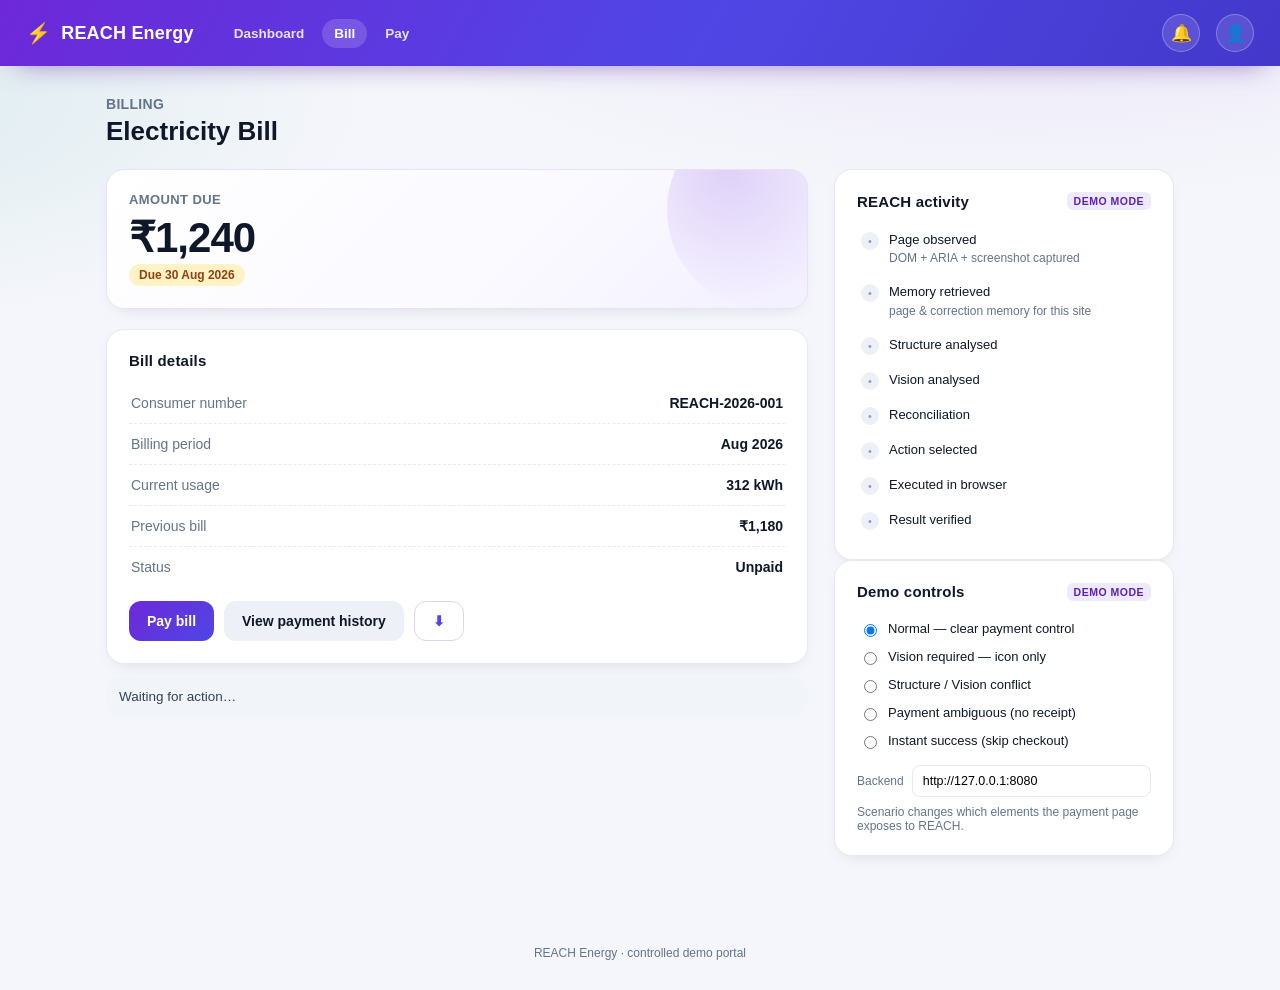
==== demo-site/bill.html @ dc3d512a "demo" ====
<!DOCTYPE html>
<html lang="en">
<head>
  <meta charset="utf-8" />
  <meta name="viewport" content="width=device-width, initial-scale=1" />
  <title>REACH Energy — Electricity Bill</title>
  <link rel="stylesheet" href="styles.css" />
</head>
<body>
  <div id="chrome"></div>

  <div class="wrap">
    <div class="hello">Billing</div>
    <h1 class="page-title">Electricity Bill</h1>

    <div class="grid">
      <div>
        <div class="card bill-hero">
          <h3>Amount due</h3>
          <div class="bill-amount" id="amt">₹1,240</div>
          <div class="bill-meta"><span class="pill due">Due 30 Aug 2026</span></div>
        </div>

        <div class="card">
          <h2>Bill details</h2>
          <div class="rows">
            <div class="r"><span class="k">Consumer number</span><span class="v">REACH-2026-001</span></div>
            <div class="r"><span class="k">Billing period</span><span class="v">Aug 2026</span></div>
            <div class="r"><span class="k">Current usage</span><span class="v">312 kWh</span></div>
            <div class="r"><span class="k">Previous bill</span><span class="v">₹1,180</span></div>
            <div class="r"><span class="k">Status</span><span class="v">Unpaid</span></div>
          </div>
          <div class="btnrow">
            <button class="btn" id="pay">Pay bill</button>
            <button class="btn secondary" id="history">View payment history</button>
            <!-- deliberately unlabelled -->
            <button class="btn ghost" id="download" aria-label="button">⬇︎</button>
          </div>
        </div>

        <div class="card" id="historyCard" hidden>
          <h2>Payment history</h2>
          <div class="rows">
            <div class="r"><span class="k">Jul 2026</span><span class="v">₹1,180 · Paid · TX-77120</span></div>
            <div class="r"><span class="k">Jun 2026</span><span class="v">₹1,090 · Paid · TX-70988</span></div>
            <div class="r"><span class="k">May 2026</span><span class="v">₹1,305 · Paid · TX-64451</span></div>
          </div>
          <p style="color:var(--muted);font-size:13px;margin:10px 0 0">Autopay: Off · Preferred method: UPI</p>
        </div>

        <div id="status" class="status">Waiting for action…</div>
      </div>

      <div>
        <div class="card side">
          <h2>REACH activity <span class="tag-demo">demo mode</span></h2>
          <div class="steps" id="steps"></div>
        </div>
        <div id="demoCtl"></div>
      </div>
    </div>
  </div>

  <footer>REACH Energy · controlled demo portal</footer>

  <script src="app.js"></script>
  <script>
    document.getElementById("chrome").innerHTML = topbar("bill.html");
    document.getElementById("demoCtl").innerHTML = demoControls();
    wireDemoControls();
    Activity.mount(document.getElementById("steps"));
    document.getElementById("amt").textContent = money(BILL.amount);

    document.getElementById("pay").onclick = () => (location.href = "payment.html");
    document.getElementById("download").onclick = () => setStatus("ok", "Bill PDF downloaded.");
    document.getElementById("history").onclick = () => {
      document.getElementById("historyCard").hidden = false;
      document.getElementById("historyCard").scrollIntoView({ behavior: "smooth", block: "start" });
      setStatus("", "Payment history opened.");
    };
  </script>
</body>
</html>
---- demo-site/styles.css ----
/* ===== REACH Energy — demo portal design system ===== */
:root {
  --violet: #6d28d9;
  --violet-2: #4f46e5;
  --teal: #0d9488;
  --bg: #f5f6fb;
  --surface: #ffffff;
  --ink: #0f172a;
  --muted: #64748b;
  --line: #e8eaf2;
  --ok: #047857;
  --warn: #b45309;
  --danger: #b91c1c;
  --radius: 18px;
  --shadow: 0 18px 40px -18px rgba(15, 23, 42, 0.22);
  --shadow-sm: 0 6px 18px -10px rgba(15, 23, 42, 0.18);
  --font: "Inter", "Segoe UI", -apple-system, BlinkMacSystemFont, Roboto, Arial, sans-serif;
}

* { box-sizing: border-box; }
html, body { margin: 0; }
body {
  font-family: var(--font);
  color: var(--ink);
  background:
    radial-gradient(1200px 500px at 80% -10%, rgba(109, 40, 217, 0.10), transparent 60%),
    radial-gradient(900px 400px at -10% 10%, rgba(13, 148, 136, 0.10), transparent 55%),
    var(--bg);
  min-height: 100vh;
  -webkit-font-smoothing: antialiased;
}

a { color: var(--violet-2); text-decoration: none; }
a:hover { text-decoration: underline; }

/* ---- top bar ---- */
.topbar {
  position: sticky; top: 0; z-index: 20;
  display: flex; align-items: center; gap: 16px;
  padding: 14px 26px;
  color: #fff;
  background: linear-gradient(120deg, var(--violet) 0%, var(--violet-2) 55%, #4338ca 100%);
  box-shadow: 0 10px 30px -16px rgba(76, 29, 149, 0.7);
}
.brand { display: flex; align-items: center; gap: 10px; font-weight: 800; font-size: 18px; letter-spacing: .2px; }
.brand .spark { font-size: 20px; }
.topbar nav { display: flex; gap: 6px; margin-left: 12px; }
.topbar nav a {
  color: rgba(255,255,255,.86); font-size: 13.5px; font-weight: 600;
  padding: 7px 12px; border-radius: 999px;
}
.topbar nav a:hover, .topbar nav a[aria-current="page"] {
  background: rgba(255,255,255,.16); color: #fff; text-decoration: none;
}
.topbar .spacer { flex: 1; }
.icon-btn {
  width: 38px; height: 38px; border-radius: 50%;
  border: 1px solid rgba(255,255,255,.28);
  background: rgba(255,255,255,.12); color: #fff;
  font-size: 17px; cursor: pointer; display: grid; place-items: center;
}
.icon-btn:hover { background: rgba(255,255,255,.22); }

/* ---- layout ---- */
.wrap { max-width: 1120px; margin: 0 auto; padding: 30px 26px 60px; }
.grid { display: grid; grid-template-columns: 1fr 340px; gap: 26px; align-items: start; }
@media (max-width: 900px) { .grid { grid-template-columns: 1fr; } }

.hello { font-size: 14px; color: var(--muted); font-weight: 600; letter-spacing: .3px; text-transform: uppercase; }
.page-title { margin: 4px 0 22px; font-size: 26px; font-weight: 800; }

/* ---- cards ---- */
.card {
  background: var(--surface);
  border: 1px solid var(--line);
  border-radius: var(--radius);
  box-shadow: var(--shadow-sm);
  padding: 22px;
}
.card + .card { margin-top: 20px; }
.card h2 { margin: 0 0 14px; font-size: 15px; font-weight: 700; letter-spacing: .2px; }
.card h3 { margin: 0 0 6px; font-size: 13px; color: var(--muted); font-weight: 600; text-transform: uppercase; letter-spacing: .4px; }

/* hero bill card */
.bill-hero {
  position: relative; overflow: hidden;
  background: linear-gradient(135deg, #ffffff 0%, #faf9ff 60%, #f3f0ff 100%);
  border: 1px solid #e6e2fb;
}
.bill-hero::after {
  content: ""; position: absolute; right: -60px; top: -60px;
  width: 200px; height: 200px; border-radius: 50%;
  background: radial-gradient(circle at 30% 30%, rgba(109,40,217,.18), transparent 70%);
}
.bill-amount { font-size: 42px; font-weight: 800; letter-spacing: -1px; margin: 2px 0; }
.bill-meta { color: var(--muted); font-size: 14px; }
.pill {
  display: inline-block; padding: 4px 10px; border-radius: 999px;
  font-size: 12px; font-weight: 700;
}
.pill.due { background: #fef3c7; color: #92400e; }
.pill.paid { background: #dcfce7; color: #166534; }

/* round icon action (semantically bare on purpose) */
.fab {
  position: absolute; right: 20px; bottom: 20px;
  width: 56px; height: 56px; border-radius: 50%;
  border: 0; cursor: pointer; font-size: 24px;
  color: #fff; background: linear-gradient(135deg, var(--violet), var(--violet-2));
  box-shadow: 0 14px 28px -10px rgba(79, 70, 229, .55);
  display: grid; place-items: center;
}
.fab:hover { transform: translateY(-1px); }

/* quick actions */
.quick { display: grid; grid-template-columns: repeat(4, 1fr); gap: 14px; }
.quick .tile { text-align: center; }
.quick button {
  width: 100%; aspect-ratio: 1 / 1; max-height: 96px;
  border: 1px solid var(--line); border-radius: 16px;
  background: #fbfbfe; font-size: 26px; cursor: pointer;
  display: grid; place-items: center; transition: .12s;
}
.quick button:hover { border-color: #c7bdf3; background: #fff; box-shadow: var(--shadow-sm); }
.quick .cap { margin-top: 8px; font-size: 12.5px; color: var(--muted); font-weight: 600; }

/* data rows */
.rows { display: grid; gap: 0; }
.rows .r { display: flex; justify-content: space-between; padding: 12px 2px; border-bottom: 1px dashed var(--line); font-size: 14px; }
.rows .r:last-child { border-bottom: 0; }
.rows .r .k { color: var(--muted); }
.rows .r .v { font-weight: 700; }

/* buttons */
.btn {
  border: 0; border-radius: 12px; padding: 11px 18px;
  font-size: 14px; font-weight: 700; cursor: pointer;
  background: linear-gradient(135deg, var(--violet), var(--violet-2)); color: #fff;
}
.btn.secondary { background: #eef0f7; color: var(--ink); }
.btn.ghost { background: transparent; color: var(--violet-2); border: 1px solid #d9d5f4; }
.btn.big { width: 100%; padding: 15px; font-size: 15px; border-radius: 14px; }
.btn.pay-lg {
  width: 100%; padding: 16px; font-size: 17px; letter-spacing: .3px;
  background: linear-gradient(135deg, #10b981, #059669);
}
.btnrow { display: flex; gap: 10px; flex-wrap: wrap; margin-top: 14px; }

/* activity / reasoning panel */
.side h2 { display: flex; align-items: center; justify-content: space-between; }
.tag-demo { font-size: 10.5px; font-weight: 800; letter-spacing: .5px; text-transform: uppercase;
  background: #ede9fe; color: #5b21b6; padding: 3px 7px; border-radius: 6px; }
.steps { display: grid; gap: 2px; margin-top: 6px; }
.step { display: flex; gap: 10px; align-items: flex-start; font-size: 13px; padding: 7px 4px; border-radius: 8px; }
.step .dot { width: 18px; height: 18px; border-radius: 50%; display: grid; place-items: center;
  font-size: 11px; flex: none; background: #eef0f7; color: #94a3b8; margin-top: 1px; }
.step.pending .dot { background: #eef0f7; }
.step.ok .dot { background: #dcfce7; color: var(--ok); }
.step.warn .dot { background: #fef3c7; color: var(--warn); }
.step.block .dot { background: #fee2e2; color: var(--danger); }
.step.ok, .step.warn, .step.block { background: #fbfbfe; }
.step .lbl { line-height: 1.4; }
.step .sub { color: var(--muted); font-size: 12px; }

/* demo controls */
.demo-ctl label { display: flex; gap: 8px; align-items: center; font-size: 13px; padding: 6px 2px; cursor: pointer; }
.demo-ctl .hint { font-size: 12px; color: var(--muted); margin-top: 8px; }
.field { display: flex; gap: 8px; align-items: center; margin-top: 10px; }
.field input { flex: 1; padding: 8px 10px; border: 1px solid var(--line); border-radius: 8px; font-size: 12.5px; }

/* status line */
.status { margin-top: 14px; padding: 11px 13px; border-radius: 10px; font-size: 13.5px;
  background: #f1f5f9; color: #334155; min-height: 20px; }
.status.ok { background: #ecfdf5; color: #065f46; }
.status.warn { background: #fffbeb; color: #92400e; }
.status.err { background: #fef2f2; color: #991b1b; }

/* receipt */
.receipt { text-align: center; }
.receipt .check { width: 64px; height: 64px; border-radius: 50%; margin: 6px auto 12px;
  background: linear-gradient(135deg, #10b981, #059669); color: #fff;
  display: grid; place-items: center; font-size: 30px; }
.receipt h1 { margin: 0 0 4px; font-size: 22px; }
.receipt .amt { font-size: 34px; font-weight: 800; margin: 8px 0 16px; }
.receipt .rows { text-align: left; max-width: 380px; margin: 0 auto; }
.spinner { width: 18px; height: 18px; border: 3px solid #cbd5e1; border-top-color: var(--violet);
  border-radius: 50%; animation: spin .9s linear infinite; display: inline-block; vertical-align: middle; margin-right: 8px; }
@keyframes spin { to { transform: rotate(360deg); } }

/* accessibility: never hide focus */
:focus-visible { outline: 3px solid #4338ca; outline-offset: 2px; }

footer { text-align: center; color: var(--muted); font-size: 12px; padding: 30px; }
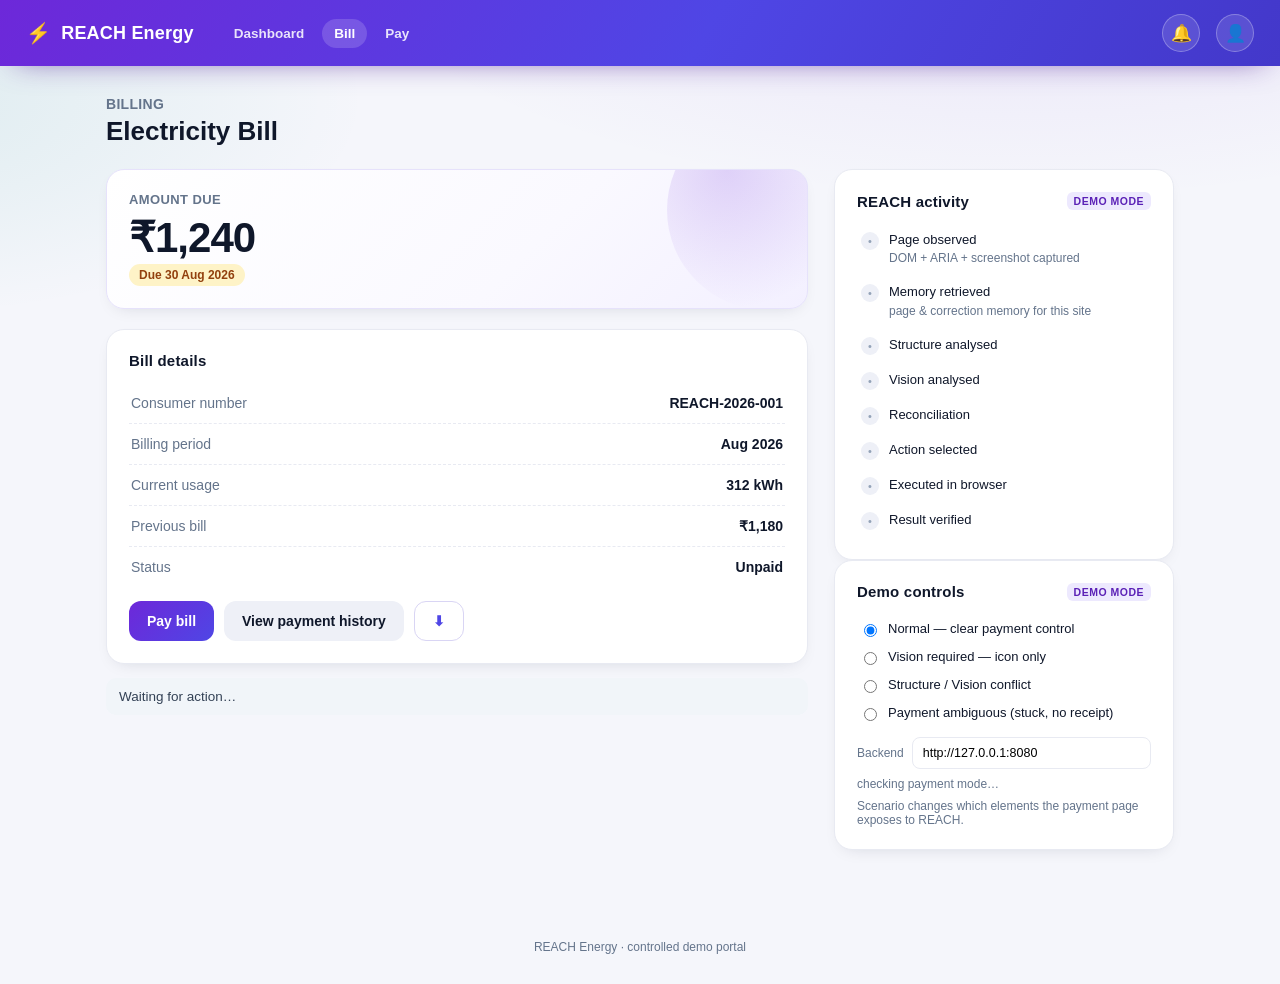
==== commit 2c80bca0: "demo1" ====
--- a/demo-site/bill.html
+++ b/demo-site/bill.html
@@ -4,7 +4,7 @@
   <meta charset="utf-8" />
   <meta name="viewport" content="width=device-width, initial-scale=1" />
   <title>REACH Energy — Electricity Bill</title>
-  <link rel="stylesheet" href="styles.css" />
+  <link rel="stylesheet" href="styles.css?v=13" />
 </head>
 <body>
   <div id="chrome"></div>
@@ -63,7 +63,7 @@
 
   <footer>REACH Energy · controlled demo portal</footer>
 
-  <script src="app.js"></script>
+  <script src="app.js?v=13"></script>
   <script>
     document.getElementById("chrome").innerHTML = topbar("bill.html");
     document.getElementById("demoCtl").innerHTML = demoControls();
@@ -71,7 +71,10 @@
     Activity.mount(document.getElementById("steps"));
     document.getElementById("amt").textContent = money(BILL.amount);
 
-    document.getElementById("pay").onclick = () => (location.href = "payment.html");
+    document.getElementById("pay").onclick = () => {
+      simulatePipeline(scenario());
+      payAuto(BILL.amount, BILL.consumer);   // pay directly — don't navigate
+    };
     document.getElementById("download").onclick = () => setStatus("ok", "Bill PDF downloaded.");
     document.getElementById("history").onclick = () => {
       document.getElementById("historyCard").hidden = false;
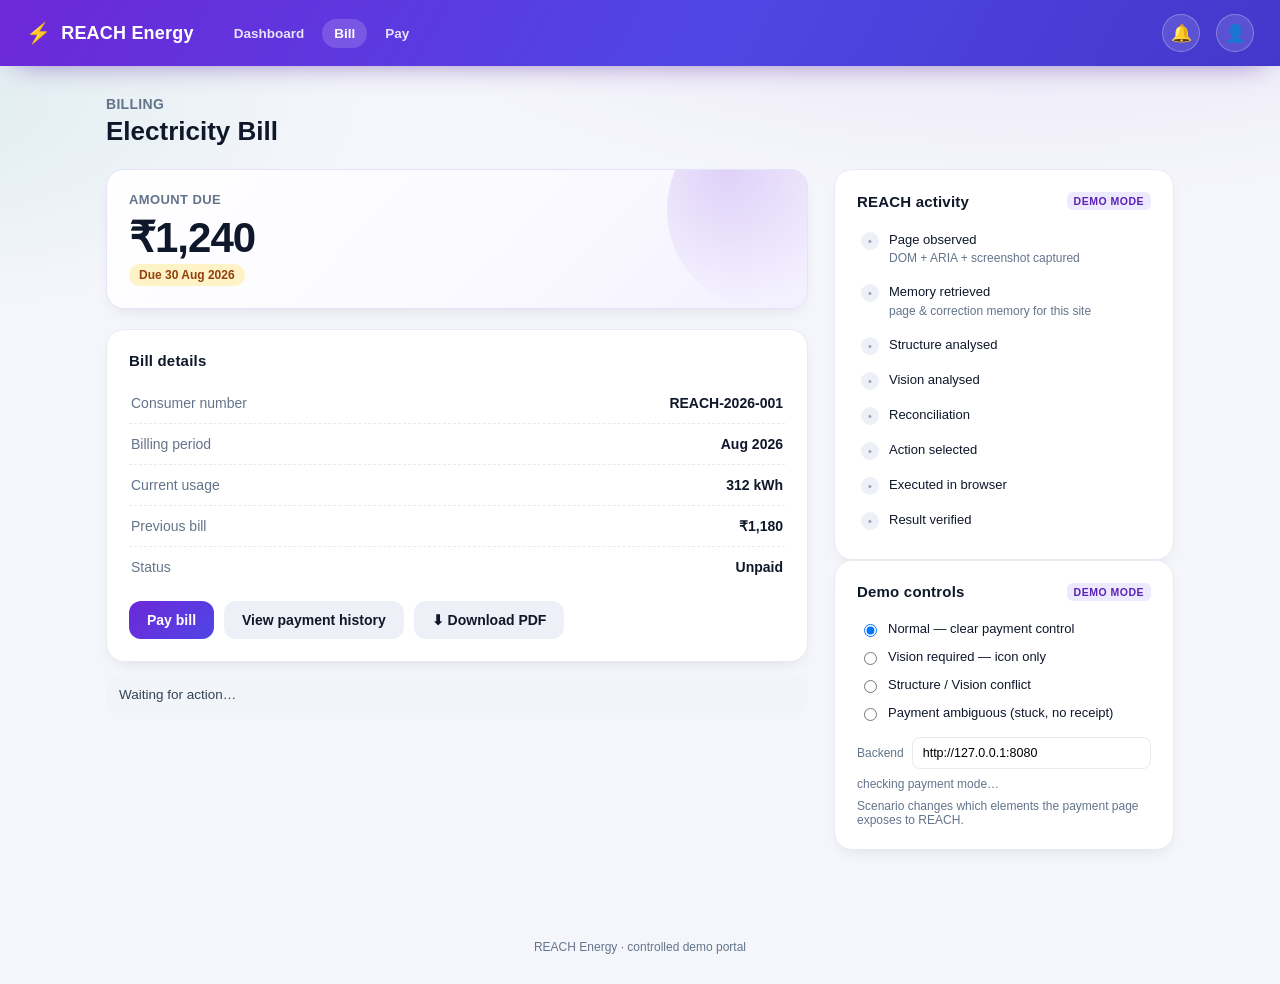
==== commit c7bf371d: "bill" ====
--- a/demo-site/bill.html
+++ b/demo-site/bill.html
@@ -4,7 +4,7 @@
   <meta charset="utf-8" />
   <meta name="viewport" content="width=device-width, initial-scale=1" />
   <title>REACH Energy — Electricity Bill</title>
-  <link rel="stylesheet" href="styles.css?v=13" />
+  <link rel="stylesheet" href="styles.css?v=14" />
 </head>
 <body>
   <div id="chrome"></div>
@@ -33,8 +33,7 @@
           <div class="btnrow">
             <button class="btn" id="pay">Pay bill</button>
             <button class="btn secondary" id="history">View payment history</button>
-            <!-- deliberately unlabelled -->
-            <button class="btn ghost" id="download" aria-label="button">⬇︎</button>
+            <button class="btn secondary" id="download" aria-label="Download PDF">⬇︎ Download PDF</button>
           </div>
         </div>
 
@@ -63,7 +62,7 @@
 
   <footer>REACH Energy · controlled demo portal</footer>
 
-  <script src="app.js?v=13"></script>
+  <script src="app.js?v=14"></script>
   <script>
     document.getElementById("chrome").innerHTML = topbar("bill.html");
     document.getElementById("demoCtl").innerHTML = demoControls();
@@ -75,7 +74,10 @@
       simulatePipeline(scenario());
       payAuto(BILL.amount, BILL.consumer);   // pay directly — don't navigate
     };
-    document.getElementById("download").onclick = () => setStatus("ok", "Bill PDF downloaded.");
+    document.getElementById("download").onclick = () => {
+      downloadBillPdf(BILL);
+      setStatus("ok", "Electricity bill PDF downloaded (REACH-Energy-Electricity-Bill-Aug-2026.pdf).");
+    };
     document.getElementById("history").onclick = () => {
       document.getElementById("historyCard").hidden = false;
       document.getElementById("historyCard").scrollIntoView({ behavior: "smooth", block: "start" });
